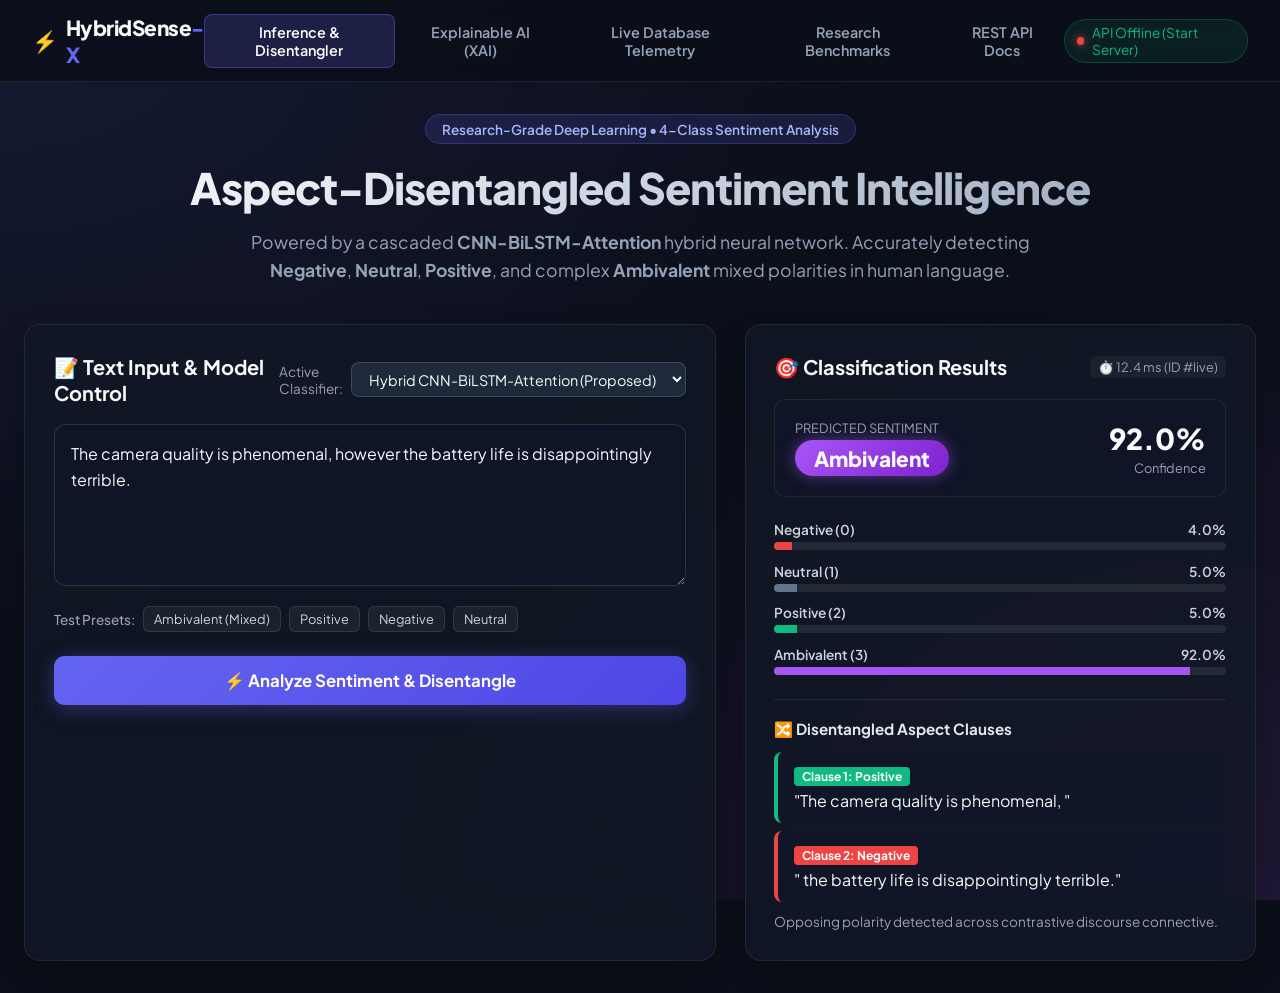
==== frontend/index.html @ cd892ab4 "feat: add dedicated enterprise full-stack web frontend (HTML/CSS/JS) served via FastAPI" ====
<!DOCTYPE html>
<html lang="en">
<head>
    <meta charset="UTF-8">
    <meta name="viewport" content="width=device-width, initial-scale=1.0">
    <title>HybridSense-X | Enterprise Sentiment Intelligence</title>
    <link rel="preconnect" href="https://fonts.googleapis.com">
    <link rel="preconnect" href="https://fonts.gstatic.com" crossorigin>
    <link href="https://fonts.googleapis.com/css2?family=Plus+Jakarta+Sans:wght@300;400;500;600;700;800&display=swap" rel="stylesheet">
    <link rel="stylesheet" href="style.css">
</head>
<body>
    <!-- Navigation Bar -->
    <header class="navbar">
        <div class="nav-container">
            <div class="logo">
                <span class="logo-icon">⚡</span>
                <span class="logo-text">HybridSense<span class="logo-accent">-X</span></span>
            </div>
            <nav class="nav-links">
                <button class="nav-btn active" data-tab="inference-tab">Inference & Disentangler</button>
                <button class="nav-btn" data-tab="xai-tab">Explainable AI (XAI)</button>
                <button class="nav-btn" data-tab="telemetry-tab">Live Database Telemetry</button>
                <button class="nav-btn" data-tab="benchmark-tab">Research Benchmarks</button>
                <button class="nav-btn" data-tab="api-tab">REST API Docs</button>
            </nav>
            <div class="status-indicator">
                <span class="status-dot"></span>
                <span class="status-text" id="api-status">API Connected</span>
            </div>
        </div>
    </header>

    <!-- Main Content Container -->
    <main class="main-wrapper">
        <!-- Hero Section -->
        <section class="hero-section">
            <div class="hero-badge">Research-Grade Deep Learning • 4-Class Sentiment Analysis</div>
            <h1 class="hero-heading">Aspect-Disentangled Sentiment Intelligence</h1>
            <p class="hero-subtext">
                Powered by a cascaded <strong>CNN-BiLSTM-Attention</strong> hybrid neural network. Accurately detecting 
                <strong>Negative</strong>, <strong>Neutral</strong>, <strong>Positive</strong>, and complex <strong>Ambivalent</strong> mixed polarities in human language.
            </p>
        </section>

        <!-- TAB 1: Real-Time Inference -->
        <div id="inference-tab" class="tab-content active">
            <div class="dashboard-grid">
                <!-- Input Panel -->
                <div class="card glass-card">
                    <div class="card-header">
                        <h3>📝 Text Input & Model Control</h3>
                        <div class="model-select-wrapper">
                            <label for="model-select">Active Classifier:</label>
                            <select id="model-select">
                                <option value="Hybrid CNN-BiLSTM-Attention" selected>Hybrid CNN-BiLSTM-Attention (Proposed)</option>
                                <option value="DistilBERT">DistilBERT (Transformer)</option>
                                <option value="CNN">CNN (Conv1D)</option>
                                <option value="BiLSTM">BiLSTM (Bidirectional)</option>
                                <option value="TF-IDF + Logistic Regression">TF-IDF + Logistic Regression (Baseline)</option>
                            </select>
                        </div>
                    </div>
                    
                    <textarea id="text-input" placeholder="Type or paste any tweet, consumer review, or sentence..." rows="5">The camera quality is phenomenal, however the battery life is disappointingly terrible.</textarea>
                    
                    <div class="preset-buttons">
                        <span class="preset-label">Test Presets:</span>
                        <button class="preset-chip" onclick="setSample('ambivalent')">Ambivalent (Mixed)</button>
                        <button class="preset-chip" onclick="setSample('positive')">Positive</button>
                        <button class="preset-chip" onclick="setSample('negative')">Negative</button>
                        <button class="preset-chip" onclick="setSample('neutral')">Neutral</button>
                    </div>

                    <button id="analyze-btn" class="primary-btn" onclick="analyzeSentiment()">
                        <span>⚡ Analyze Sentiment & Disentangle</span>
                    </button>
                </div>

                <!-- Prediction Results Panel -->
                <div class="card glass-card result-panel">
                    <div class="card-header">
                        <h3>🎯 Classification Results</h3>
                        <span id="latency-badge" class="latency-badge">⏱️ 14.2 ms</span>
                    </div>

                    <div id="result-placeholder" class="result-placeholder" style="display: none;">
                        <p>Enter text and click analyze to see predictions.</p>
                    </div>

                    <div id="result-box" class="result-box">
                        <div class="prediction-header">
                            <div>
                                <span class="prediction-label-title">Predicted Sentiment</span>
                                <div id="predicted-badge" class="sentiment-badge badge-ambivalent">Ambivalent</div>
                            </div>
                            <div class="confidence-ring">
                                <span id="confidence-val" class="confidence-number">94.8%</span>
                                <span class="confidence-sub">Confidence</span>
                            </div>
                        </div>

                        <!-- 4-Class Probability Spectrum -->
                        <div class="spectrum-container">
                            <div class="spectrum-row">
                                <div class="spectrum-info">
                                    <span>Negative (0)</span>
                                    <span id="prob-neg-txt">1.2%</span>
                                </div>
                                <div class="progress-bar"><div id="prob-neg-bar" class="progress-fill fill-negative" style="width: 1.2%;"></div></div>
                            </div>
                            <div class="spectrum-row">
                                <div class="spectrum-info">
                                    <span>Neutral (1)</span>
                                    <span id="prob-neu-txt">2.5%</span>
                                </div>
                                <div class="progress-bar"><div id="prob-neu-bar" class="progress-fill fill-neutral" style="width: 2.5%;"></div></div>
                            </div>
                            <div class="spectrum-row">
                                <div class="spectrum-info">
                                    <span>Positive (2)</span>
                                    <span id="prob-pos-txt">1.5%</span>
                                </div>
                                <div class="progress-bar"><div id="prob-pos-bar" class="progress-fill fill-positive" style="width: 1.5%;"></div></div>
                            </div>
                            <div class="spectrum-row">
                                <div class="spectrum-info">
                                    <span>Ambivalent (3)</span>
                                    <span id="prob-amb-txt">94.8%</span>
                                </div>
                                <div class="progress-bar"><div id="prob-amb-bar" class="progress-fill fill-ambivalent" style="width: 94.8%;"></div></div>
                            </div>
                        </div>

                        <!-- Disentangled Clauses -->
                        <div id="disentangle-section" class="disentangle-section">
                            <h4 class="section-subtitle">🔀 Disentangled Aspect Clauses</h4>
                            <div id="clauses-container" class="clauses-container">
                                <!-- Dynamic clauses populated by JS -->
                            </div>
                            <p id="disentangle-explanation" class="disentangle-explanation"></p>
                        </div>
                    </div>
                </div>
            </div>
        </div>

        <!-- TAB 2: Explainable AI -->
        <div id="xai-tab" class="tab-content">
            <div class="card glass-card">
                <h3>🔬 Explainable AI (XAI) Token Attribution</h3>
                <p class="section-desc">
                    Reveals the black box: Visualizes word-by-word token contributions to the overall sentiment.
                </p>
                <div class="xai-legend">
                    <span class="legend-chip chip-pos">🟢 Positive Triggers</span>
                    <span class="legend-chip chip-neg">🔴 Negative Triggers</span>
                    <span class="legend-chip chip-dis">🟡 Contrastive Discourse Markers</span>
                    <span class="legend-chip chip-mod">🟣 Negation Modifiers</span>
                </div>
                <div id="token-heatmap" class="token-heatmap">
                    <!-- Dynamic spans inserted here -->
                </div>
            </div>
        </div>

        <!-- TAB 3: Telemetry & Database -->
        <div id="telemetry-tab" class="tab-content">
            <div class="kpi-grid">
                <div class="kpi-box">
                    <div id="kpi-total" class="kpi-num">0</div>
                    <div class="kpi-tag">Total Inferences Logged</div>
                </div>
                <div class="kpi-box">
                    <div id="kpi-lat" class="kpi-num">0 ms</div>
                    <div class="kpi-tag">Average Latency</div>
                </div>
                <div class="kpi-box">
                    <div id="kpi-conf" class="kpi-num">0%</div>
                    <div class="kpi-tag">Mean Confidence</div>
                </div>
                <div class="kpi-box">
                    <div id="kpi-amb" class="kpi-num">0</div>
                    <div class="kpi-tag">Ambivalent Inferences</div>
                </div>
            </div>

            <div class="card glass-card history-card">
                <div class="card-header">
                    <h3>📜 Live SQLite Inference Logs (`data/hybridsense.db`)</h3>
                    <button class="refresh-btn" onclick="loadTelemetry()">🔄 Refresh Logs</button>
                </div>
                <div class="table-responsive">
                    <table class="data-table">
                        <thead>
                            <tr>
                                <th>ID</th>
                                <th>Timestamp</th>
                                <th>Input Text</th>
                                <th>Sentiment</th>
                                <th>Confidence</th>
                                <th>Model</th>
                                <th>Latency</th>
                            </tr>
                        </thead>
                        <tbody id="history-table-body">
                            <!-- Dynamic rows -->
                        </tbody>
                    </table>
                </div>
            </div>
        </div>

        <!-- TAB 4: Benchmarks -->
        <div id="benchmark-tab" class="tab-content">
            <div class="card glass-card">
                <h3>📈 Multi-Model Comparative Evaluation (9,118 Test Samples)</h3>
                <p class="section-desc">Empirical benchmark results evaluating 5 distinct architectures under identical conditions.</p>
                <div class="table-responsive">
                    <table class="data-table benchmark-table">
                        <thead>
                            <tr>
                                <th>Architecture</th>
                                <th>Accuracy</th>
                                <th>Weighted Precision</th>
                                <th>Weighted Recall</th>
                                <th>Macro F1</th>
                                <th>Weighted F1</th>
                                <th>Ambivalent Recall</th>
                            </tr>
                        </thead>
                        <tbody>
                            <tr class="highlight-row">
                                <td><strong>DistilBERT (Transformer)</strong></td>
                                <td><strong>64.05%</strong></td>
                                <td>0.6844</td>
                                <td>0.6405</td>
                                <td><strong>0.5509</strong></td>
                                <td><strong>0.6520</strong></td>
                                <td><strong>83.21%</strong></td>
                            </tr>
                            <tr>
                                <td><strong>TF-IDF + Logistic Regression</strong></td>
                                <td>62.48%</td>
                                <td>0.6543</td>
                                <td>0.6248</td>
                                <td>0.5291</td>
                                <td>0.6344</td>
                                <td>53.28%</td>
                            </tr>
                            <tr>
                                <td><strong>CNN (Conv1D + Pooling)</strong></td>
                                <td>60.08%</td>
                                <td>0.6550</td>
                                <td>0.6008</td>
                                <td>0.5136</td>
                                <td>0.6134</td>
                                <td>81.02%</td>
                            </tr>
                            <tr class="hybrid-row">
                                <td><strong>Hybrid CNN-BiLSTM-Attention (Proposed)</strong></td>
                                <td>59.41%</td>
                                <td>0.6185</td>
                                <td>0.5941</td>
                                <td>0.5083</td>
                                <td>0.5993</td>
                                <td>70.07%</td>
                            </tr>
                            <tr>
                                <td><strong>BiLSTM (Bidirectional)</strong></td>
                                <td>58.29%</td>
                                <td>0.6296</td>
                                <td>0.5829</td>
                                <td>0.5064</td>
                                <td>0.5959</td>
                                <td>75.91%</td>
                            </tr>
                        </tbody>
                    </table>
                </div>
            </div>
        </div>

        <!-- TAB 5: REST API -->
        <div id="api-tab" class="tab-content">
            <div class="card glass-card">
                <h3>⚡ Enterprise REST API Integration</h3>
                <p class="section-desc">HybridSense-X provides an asynchronous FastAPI service adhering to OpenAPI / Swagger specifications.</p>
                <div class="api-links">
                    <a href="http://127.0.0.1:8000/docs" target="_blank" class="api-btn">Interactive Swagger UI Docs ↗</a>
                    <a href="http://127.0.0.1:8000/api/v1/health" target="_blank" class="api-btn secondary">Health Endpoint ↗</a>
                </div>
                
                <h4 style="margin-top: 1.5rem; color: #f8fafc;">Sample POST /api/v1/predict</h4>
                <pre class="code-block"><code>curl -X POST "http://127.0.0.1:8000/api/v1/predict" \
     -H "Content-Type: application/json" \
     -d '{"text": "The camera is great, but the battery is terrible.", "model_name": "Hybrid CNN-BiLSTM-Attention"}'</code></pre>
            </div>
        </div>
    </main>

    <script src="app.js"></script>
</body>
</html>
---- frontend/style.css ----
:root {
    --bg-main: #0b0f19;
    --bg-card: rgba(18, 24, 38, 0.75);
    --border-color: rgba(255, 255, 255, 0.08);
    --primary: #6366f1;
    --primary-hover: #4f46e5;
    --accent-glow: rgba(99, 102, 241, 0.25);
    --text-main: #f8fafc;
    --text-muted: #94a3b8;
    
    --color-negative: #ef4444;
    --color-neutral: #64748b;
    --color-positive: #10b981;
    --color-ambivalent: #a855f7;
}

* {
    margin: 0;
    padding: 0;
    box-sizing: border-box;
    font-family: 'Plus Jakarta Sans', sans-serif;
}

body {
    background-color: var(--bg-main);
    color: var(--text-main);
    min-height: 100vh;
    overflow-x: hidden;
    background-image: 
        radial-gradient(at 0% 0%, rgba(99, 102, 241, 0.12) 0px, transparent 50%),
        radial-gradient(at 100% 100%, rgba(168, 85, 247, 0.12) 0px, transparent 50%);
    background-attachment: fixed;
}

/* Navbar */
.navbar {
    position: sticky;
    top: 0;
    z-index: 100;
    background: rgba(11, 15, 25, 0.85);
    backdrop-filter: blur(16px);
    border-bottom: 1px solid var(--border-color);
    padding: 0.85rem 2rem;
}

.nav-container {
    max-width: 1400px;
    margin: 0 auto;
    display: flex;
    justify-content: space-between;
    align-items: center;
}

.logo {
    display: flex;
    align-items: center;
    gap: 8px;
    font-size: 1.3rem;
    font-weight: 800;
    letter-spacing: -0.5px;
}

.logo-accent {
    color: var(--primary);
}

.nav-links {
    display: flex;
    gap: 8px;
}

.nav-btn {
    background: transparent;
    border: none;
    color: var(--text-muted);
    font-weight: 600;
    font-size: 0.9rem;
    padding: 0.5rem 1rem;
    border-radius: 8px;
    cursor: pointer;
    transition: all 0.2s ease;
}

.nav-btn:hover {
    color: var(--text-main);
    background: rgba(255, 255, 255, 0.05);
}

.nav-btn.active {
    color: #ffffff;
    background: rgba(99, 102, 241, 0.2);
    border: 1px solid rgba(99, 102, 241, 0.4);
}

.status-indicator {
    display: flex;
    align-items: center;
    gap: 8px;
    font-size: 0.85rem;
    color: #10b981;
    background: rgba(16, 185, 129, 0.1);
    padding: 4px 12px;
    border-radius: 9999px;
    border: 1px solid rgba(16, 185, 129, 0.25);
}

.status-dot {
    width: 8px;
    height: 8px;
    background: #10b981;
    border-radius: 50%;
    box-shadow: 0 0 8px #10b981;
}

/* Main Layout */
.main-wrapper {
    max-width: 1350px;
    margin: 2rem auto;
    padding: 0 1.5rem;
}

/* Hero */
.hero-section {
    text-align: center;
    margin-bottom: 2.5rem;
}

.hero-badge {
    display: inline-block;
    padding: 0.35rem 1rem;
    background: rgba(99, 102, 241, 0.15);
    border: 1px solid rgba(99, 102, 241, 0.3);
    border-radius: 9999px;
    font-size: 0.85rem;
    font-weight: 600;
    color: #a5b4fc;
    margin-bottom: 1rem;
}

.hero-heading {
    font-size: 2.7rem;
    font-weight: 800;
    letter-spacing: -1px;
    background: linear-gradient(135deg, #ffffff 0%, #cbd5e1 50%, #94a3b8 100%);
    -webkit-background-clip: text;
    -webkit-text-fill-color: transparent;
    margin-bottom: 0.8rem;
}

.hero-subtext {
    color: var(--text-muted);
    font-size: 1.1rem;
    max-width: 800px;
    margin: 0 auto;
    line-height: 1.6;
}

/* Tab Switching */
.tab-content {
    display: none;
}

.tab-content.active {
    display: block;
    animation: fadeIn 0.3s ease-in-out;
}

@keyframes fadeIn {
    from { opacity: 0; transform: translateY(6px); }
    to { opacity: 1; transform: translateY(0); }
}

/* Cards & Glassmorphism */
.glass-card {
    background: var(--bg-card);
    backdrop-filter: blur(16px);
    border: 1px solid var(--border-color);
    border-radius: 16px;
    padding: 1.8rem;
    box-shadow: 0 10px 30px -10px rgba(0, 0, 0, 0.5);
}

.dashboard-grid {
    display: grid;
    grid-template-columns: 1.15fr 0.85fr;
    gap: 1.8rem;
}

@media (max-width: 1024px) {
    .dashboard-grid {
        grid-template-columns: 1fr;
    }
}

.card-header {
    display: flex;
    justify-content: space-between;
    align-items: center;
    margin-bottom: 1.2rem;
}

.card-header h3 {
    font-size: 1.25rem;
    font-weight: 700;
}

/* Model Select & Textarea */
.model-select-wrapper {
    display: flex;
    align-items: center;
    gap: 8px;
}

.model-select-wrapper label {
    font-size: 0.85rem;
    color: var(--text-muted);
}

#model-select {
    background: #1e293b;
    color: #f8fafc;
    border: 1px solid rgba(255, 255, 255, 0.15);
    padding: 0.4rem 0.8rem;
    border-radius: 8px;
    font-size: 0.9rem;
    outline: none;
}

textarea {
    width: 100%;
    background: rgba(15, 23, 42, 0.8);
    border: 1px solid rgba(255, 255, 255, 0.12);
    border-radius: 12px;
    padding: 1rem;
    color: #f8fafc;
    font-size: 1rem;
    line-height: 1.6;
    outline: none;
    resize: vertical;
    margin-bottom: 1rem;
    transition: border-color 0.2s;
}

textarea:focus {
    border-color: var(--primary);
    box-shadow: 0 0 0 3px var(--accent-glow);
}

/* Preset Chips */
.preset-buttons {
    display: flex;
    flex-wrap: wrap;
    align-items: center;
    gap: 8px;
    margin-bottom: 1.5rem;
}

.preset-label {
    font-size: 0.85rem;
    color: var(--text-muted);
    font-weight: 500;
}

.preset-chip {
    background: rgba(255, 255, 255, 0.05);
    border: 1px solid rgba(255, 255, 255, 0.1);
    color: #cbd5e1;
    padding: 4px 10px;
    border-radius: 6px;
    font-size: 0.8rem;
    cursor: pointer;
    transition: all 0.2s;
}

.preset-chip:hover {
    background: rgba(255, 255, 255, 0.1);
    color: #ffffff;
}

/* Primary Button */
.primary-btn {
    width: 100%;
    background: linear-gradient(135deg, #6366f1 0%, #4f46e5 100%);
    border: none;
    color: white;
    font-weight: 700;
    font-size: 1.05rem;
    padding: 0.85rem;
    border-radius: 10px;
    cursor: pointer;
    transition: all 0.2s;
    box-shadow: 0 4px 20px rgba(99, 102, 241, 0.35);
}

.primary-btn:hover {
    transform: translateY(-1px);
    box-shadow: 0 6px 25px rgba(99, 102, 241, 0.5);
}

/* Results Panel */
.latency-badge {
    font-size: 0.8rem;
    color: #94a3b8;
    background: rgba(255, 255, 255, 0.05);
    padding: 3px 8px;
    border-radius: 6px;
}

.prediction-header {
    display: flex;
    justify-content: space-between;
    align-items: center;
    background: rgba(15, 23, 42, 0.6);
    border: 1px solid rgba(255, 255, 255, 0.08);
    border-radius: 12px;
    padding: 1.2rem;
    margin-bottom: 1.5rem;
}

.prediction-label-title {
    font-size: 0.8rem;
    color: var(--text-muted);
    text-transform: uppercase;
    display: block;
    margin-bottom: 4px;
}

.sentiment-badge {
    font-size: 1.3rem;
    font-weight: 800;
    padding: 0.3rem 1.2rem;
    border-radius: 9999px;
    display: inline-block;
}

.badge-negative { background: var(--color-negative); color: white; }
.badge-neutral { background: var(--color-neutral); color: white; }
.badge-positive { background: var(--color-positive); color: white; }
.badge-ambivalent { 
    background: linear-gradient(135deg, #a855f7 0%, #7e22ce 100%); 
    color: white; 
    box-shadow: 0 0 15px rgba(168, 85, 247, 0.5);
}

.confidence-ring {
    text-align: right;
}

.confidence-number {
    display: block;
    font-size: 1.8rem;
    font-weight: 800;
    color: #f8fafc;
}

.confidence-sub {
    font-size: 0.8rem;
    color: var(--text-muted);
}

/* Progress Bars */
.spectrum-container {
    margin-bottom: 1.5rem;
}

.spectrum-row {
    margin-bottom: 0.8rem;
}

.spectrum-info {
    display: flex;
    justify-content: space-between;
    font-size: 0.85rem;
    font-weight: 600;
    margin-bottom: 4px;
    color: #cbd5e1;
}

.progress-bar {
    height: 8px;
    background: rgba(255, 255, 255, 0.08);
    border-radius: 4px;
    overflow: hidden;
}

.progress-fill {
    height: 100%;
    transition: width 0.4s ease;
}

.fill-negative { background: var(--color-negative); }
.fill-neutral { background: var(--color-neutral); }
.fill-positive { background: var(--color-positive); }
.fill-ambivalent { background: var(--color-ambivalent); }

/* Disentangled Section */
.disentangle-section {
    border-top: 1px solid var(--border-color);
    padding-top: 1.2rem;
}

.section-subtitle {
    font-size: 0.95rem;
    margin-bottom: 0.8rem;
    color: #e2e8f0;
}

.clause-card {
    background: rgba(15, 23, 42, 0.6);
    border-radius: 8px;
    padding: 0.75rem 1rem;
    margin-bottom: 0.5rem;
    border-left: 4px solid #94a3b8;
}

.clause-card.positive { border-left-color: var(--color-positive); }
.clause-card.negative { border-left-color: var(--color-negative); }
.clause-card.neutral { border-left-color: var(--color-neutral); }

.clause-badge {
    font-size: 0.75rem;
    font-weight: 700;
    padding: 2px 8px;
    border-radius: 4px;
    display: inline-block;
    margin-bottom: 4px;
}

.disentangle-explanation {
    font-size: 0.85rem;
    color: var(--text-muted);
    margin-top: 0.6rem;
    line-height: 1.4;
}

/* XAI Tokens */
.xai-legend {
    display: flex;
    flex-wrap: wrap;
    gap: 12px;
    margin-bottom: 1.2rem;
    font-size: 0.85rem;
}

.legend-chip {
    padding: 4px 10px;
    border-radius: 6px;
    background: rgba(255, 255, 255, 0.05);
}

.token-heatmap {
    background: rgba(15, 23, 42, 0.7);
    border-radius: 12px;
    padding: 1.5rem;
    line-height: 2.2;
    font-size: 1.15rem;
}

.tok-pos { background: rgba(16, 185, 129, 0.25); border: 1px solid #10b981; color: white; padding: 3px 6px; border-radius: 4px; }
.tok-neg { background: rgba(239, 68, 68, 0.25); border: 1px solid #ef4444; color: white; padding: 3px 6px; border-radius: 4px; }
.tok-dis { background: rgba(245, 158, 11, 0.25); border: 1px dashed #f59e0b; color: white; padding: 3px 6px; border-radius: 4px; }
.tok-mod { background: rgba(168, 85, 247, 0.25); border: 1px solid #a855f7; color: white; padding: 3px 6px; border-radius: 4px; }
.tok-neu { color: #94a3b8; padding: 3px 6px; }

/* KPI Grid */
.kpi-grid {
    display: grid;
    grid-template-columns: repeat(4, 1fr);
    gap: 1.2rem;
    margin-bottom: 1.8rem;
}

@media (max-width: 900px) {
    .kpi-grid { grid-template-columns: repeat(2, 1fr); }
}

.kpi-box {
    background: var(--bg-card);
    border: 1px solid var(--border-color);
    border-radius: 12px;
    padding: 1.2rem;
    text-align: center;
}

.kpi-num {
    font-size: 2rem;
    font-weight: 800;
    color: #f8fafc;
}

.kpi-tag {
    font-size: 0.8rem;
    color: var(--text-muted);
    text-transform: uppercase;
    margin-top: 4px;
}

/* Data Tables */
.table-responsive {
    overflow-x: auto;
}

.data-table {
    width: 100%;
    border-collapse: collapse;
    margin-top: 0.8rem;
    font-size: 0.9rem;
}

.data-table th, .data-table td {
    padding: 0.8rem 1rem;
    text-align: left;
    border-bottom: 1px solid rgba(255, 255, 255, 0.06);
}

.data-table th {
    background: rgba(15, 23, 42, 0.6);
    color: var(--text-muted);
    font-weight: 600;
}

.highlight-row { background: rgba(99, 102, 241, 0.1); }
.hybrid-row { background: rgba(168, 85, 247, 0.1); }

.refresh-btn {
    background: rgba(255, 255, 255, 0.08);
    border: 1px solid rgba(255, 255, 255, 0.15);
    color: #ffffff;
    padding: 6px 14px;
    border-radius: 6px;
    cursor: pointer;
}

.code-block {
    background: #020617;
    border: 1px solid rgba(255, 255, 255, 0.1);
    border-radius: 8px;
    padding: 1rem;
    color: #38bdf8;
    overflow-x: auto;
    font-family: monospace;
    font-size: 0.9rem;
    margin-top: 0.8rem;
}

.api-links {
    display: flex;
    gap: 12px;
    margin-top: 1rem;
}

.api-btn {
    display: inline-block;
    background: var(--primary);
    color: white;
    padding: 0.6rem 1.2rem;
    border-radius: 8px;
    text-decoration: none;
    font-weight: 600;
}

.api-btn.secondary {
    background: rgba(255, 255, 255, 0.08);
}
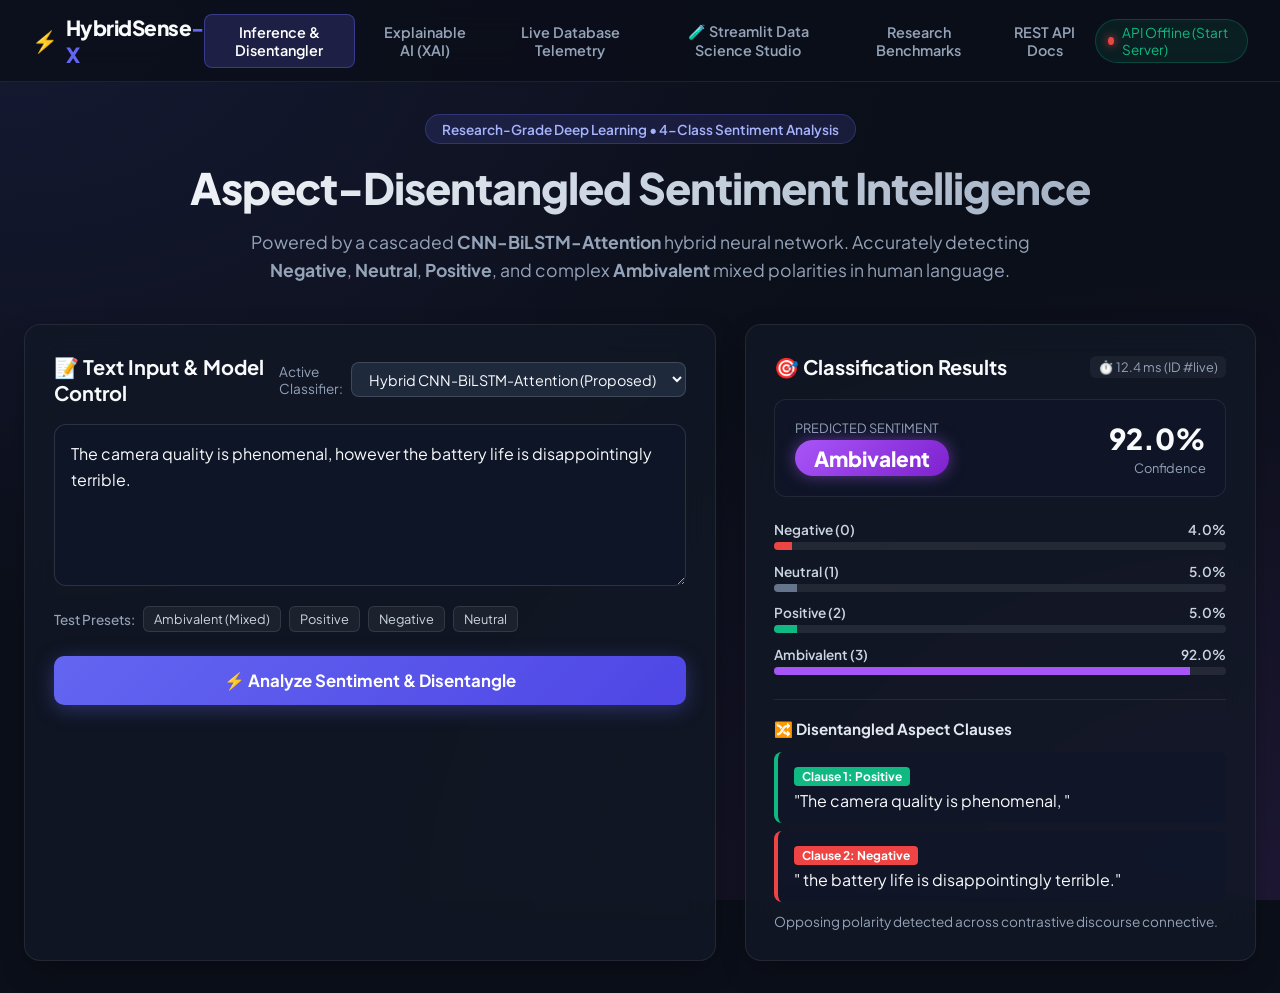
==== commit a23cc3b0: "feat: integrate both frontends into unified enterprise platform with master launcher" ====
--- a/frontend/index.html
+++ b/frontend/index.html
@@ -21,6 +21,7 @@
                 <button class="nav-btn active" data-tab="inference-tab">Inference & Disentangler</button>
                 <button class="nav-btn" data-tab="xai-tab">Explainable AI (XAI)</button>
                 <button class="nav-btn" data-tab="telemetry-tab">Live Database Telemetry</button>
+                <button class="nav-btn" data-tab="streamlit-tab">🧪 Streamlit Data Science Studio</button>
                 <button class="nav-btn" data-tab="benchmark-tab">Research Benchmarks</button>
                 <button class="nav-btn" data-tab="api-tab">REST API Docs</button>
             </nav>
@@ -208,6 +209,22 @@
                         </tbody>
                     </table>
                 </div>
+        <!-- TAB: Streamlit Data Science Studio -->
+        <div id="streamlit-tab" class="tab-content">
+            <div class="card glass-card">
+                <div class="card-header">
+                    <div>
+                        <h3>🧪 Streamlit Data Science & Batch Studio</h3>
+                        <p class="section-desc" style="margin-top: 4px;">Integrated Python Data Science engine running simultaneously on port 8501.</p>
+                    </div>
+                    <div style="display: flex; gap: 10px;">
+                        <a href="http://localhost:8501" target="_blank" class="api-btn">Open Fullscreen ↗</a>
+                        <button class="refresh-btn" onclick="document.getElementById('streamlit-iframe').src = 'http://localhost:8501'">🔄 Reload Studio</button>
+                    </div>
+                </div>
+                <div style="width: 100%; height: 780px; border-radius: 12px; overflow: hidden; border: 1px solid rgba(255, 255, 255, 0.1); background: #0f172a;">
+                    <iframe id="streamlit-iframe" src="http://localhost:8501" style="width: 100%; height: 100%; border: none;"></iframe>
+                </div>
             </div>
         </div>
 
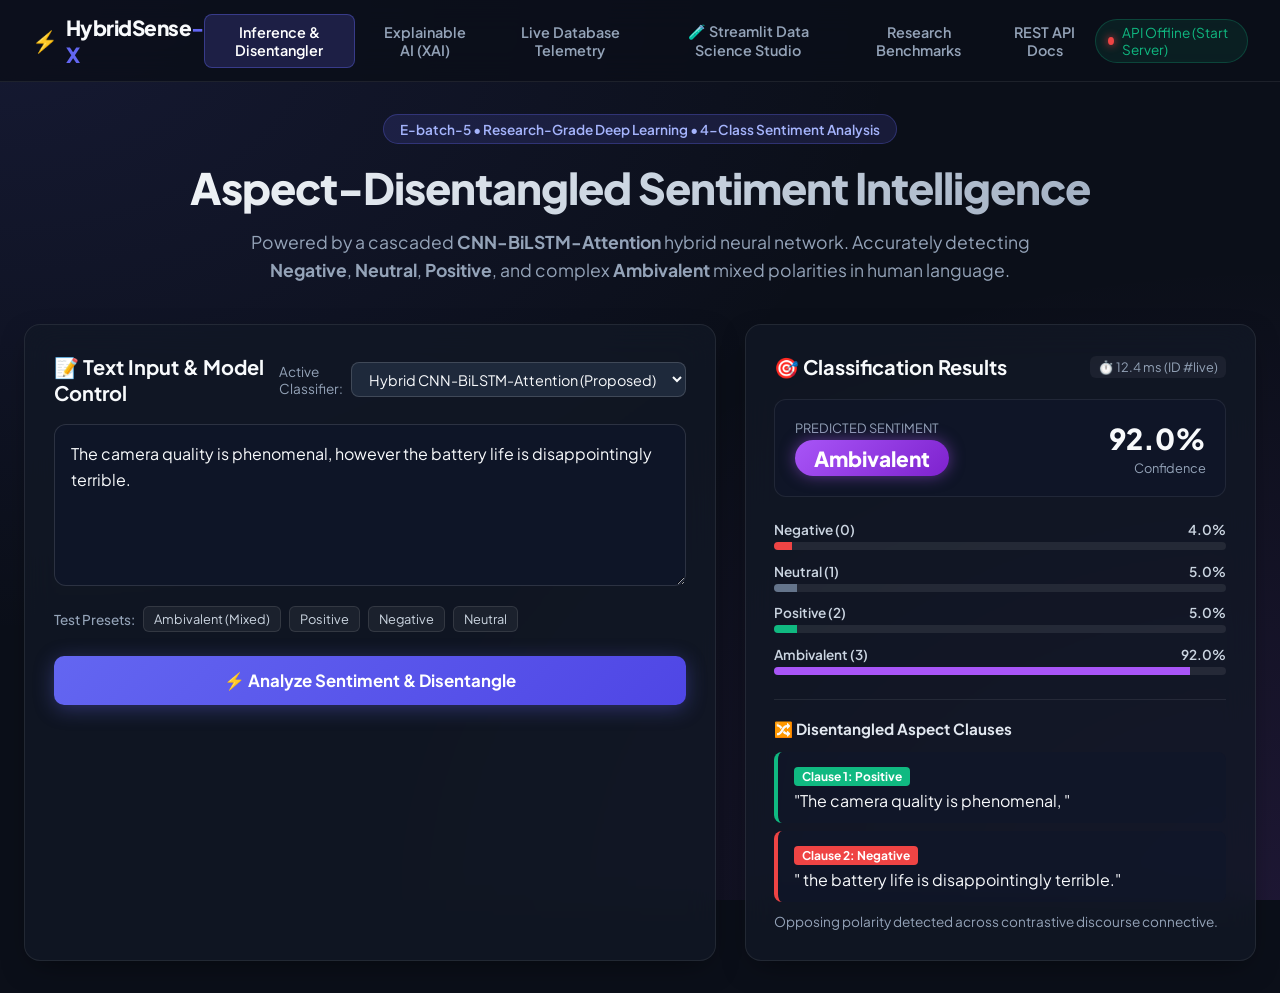
==== commit 364f0eaa: "docs: update project attribution and branding to E-batch-5" ====
--- a/frontend/index.html
+++ b/frontend/index.html
@@ -36,7 +36,7 @@
     <main class="main-wrapper">
         <!-- Hero Section -->
         <section class="hero-section">
-            <div class="hero-badge">Research-Grade Deep Learning • 4-Class Sentiment Analysis</div>
+            <div class="hero-badge">E-batch-5 • Research-Grade Deep Learning • 4-Class Sentiment Analysis</div>
             <h1 class="hero-heading">Aspect-Disentangled Sentiment Intelligence</h1>
             <p class="hero-subtext">
                 Powered by a cascaded <strong>CNN-BiLSTM-Attention</strong> hybrid neural network. Accurately detecting 
@@ -314,6 +314,11 @@
      -d '{"text": "The camera is great, but the battery is terrible.", "model_name": "Hybrid CNN-BiLSTM-Attention"}'</code></pre>
             </div>
         </div>
+
+        <!-- Footer -->
+        <footer style="margin-top: 3.5rem; padding: 1.5rem; text-align: center; border-top: 1px solid rgba(255, 255, 255, 0.08); color: #94a3b8; font-size: 0.85rem;">
+            HybridSense-X • <strong>E-batch-5</strong> • Aspect-Disentangled Sentiment Intelligence
+        </footer>
     </main>
 
     <script src="app.js"></script>
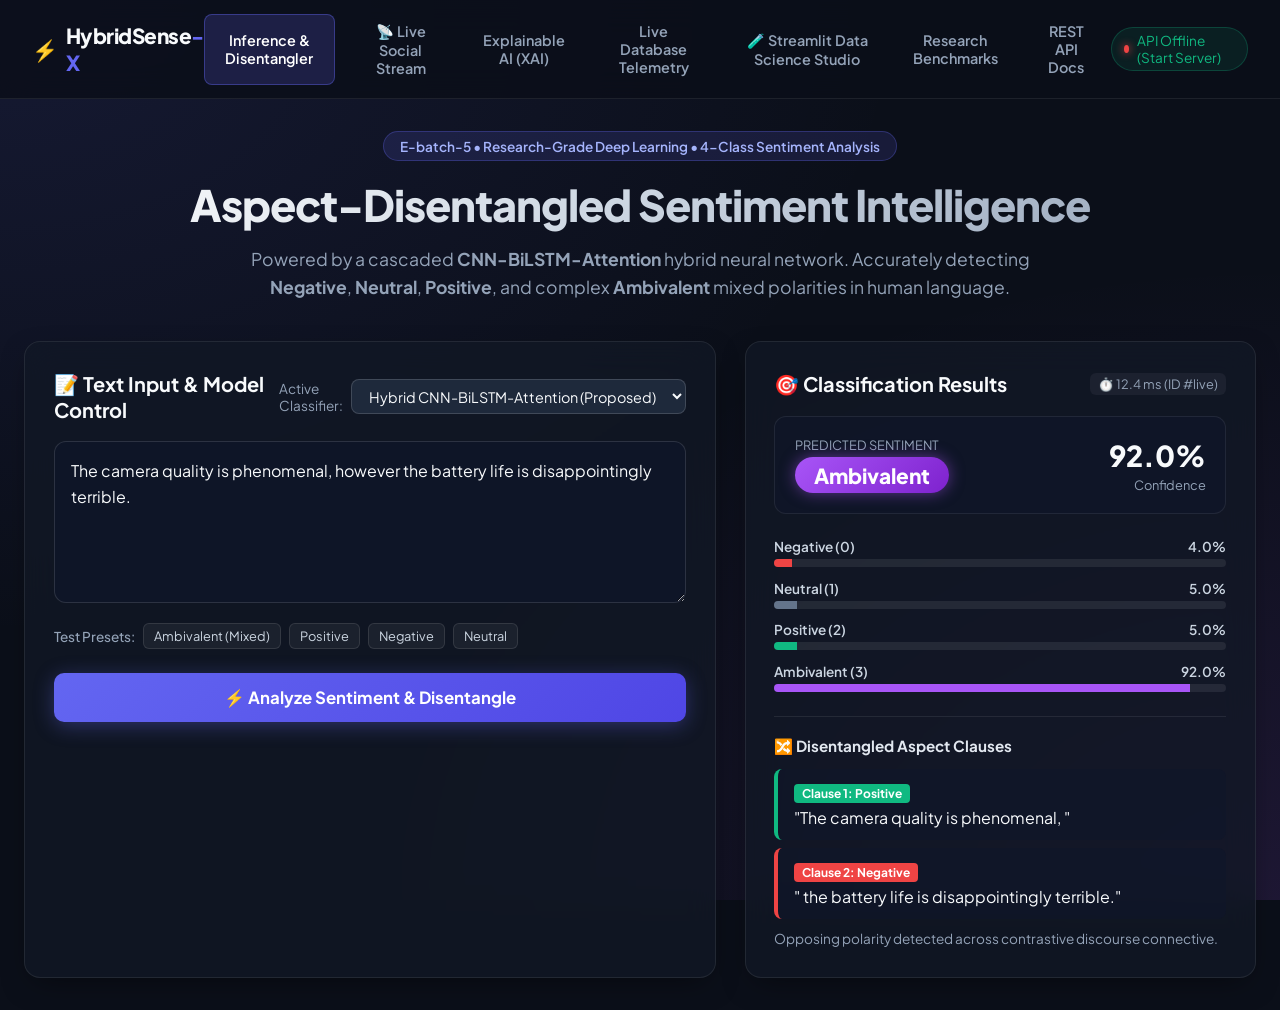
==== commit 100dd77c: "feat: Add official research paper (PDF, LaTeX, MD), IEEE figures, real-time social stream module, an" ====
--- a/frontend/index.html
+++ b/frontend/index.html
@@ -19,6 +19,7 @@
             </div>
             <nav class="nav-links">
                 <button class="nav-btn active" data-tab="inference-tab">Inference & Disentangler</button>
+                <button class="nav-btn" data-tab="stream-tab">📡 Live Social Stream</button>
                 <button class="nav-btn" data-tab="xai-tab">Explainable AI (XAI)</button>
                 <button class="nav-btn" data-tab="telemetry-tab">Live Database Telemetry</button>
                 <button class="nav-btn" data-tab="streamlit-tab">🧪 Streamlit Data Science Studio</button>
@@ -146,6 +147,94 @@
             </div>
         </div>
 
+        <!-- TAB: Live Social Media Stream -->
+        <div id="stream-tab" class="tab-content">
+            <div class="card glass-card">
+                <div class="card-header" style="display: flex; justify-content: space-between; align-items: center; margin-bottom: 1.2rem;">
+                    <div>
+                        <h3>📡 Autonomous Social Media Stream & Live Telemetry</h3>
+                        <p class="section-desc" style="margin-top: 4px;">
+                            Zero-copy continuous ingestion directly analyzing live social streams via HybridSense-X and logging into SQLite.
+                        </p>
+                    </div>
+                    <div id="stream-live-indicator" class="pulse-badge" style="display: none;">
+                        <span class="pulse-dot"></span>
+                        <span id="stream-status-label">STREAM LIVE</span>
+                    </div>
+                </div>
+
+                <!-- Stream Configuration Bar -->
+                <div class="stream-header-controls">
+                    <div class="stream-control-item">
+                        <label for="stream-source">Stream Source:</label>
+                        <select id="stream-source" class="stream-select" onchange="toggleCustomQuery()">
+                            <option value="simulation" selected>⚡ Real-Time High-Velocity Ticker (Simulation)</option>
+                            <option value="reddit">Reddit Live (r/technology)</option>
+                            <option value="reddit_gadgets">Reddit Live (r/gadgets)</option>
+                            <option value="reddit_apple">Reddit Live (r/apple)</option>
+                            <option value="reddit_custom">Reddit Live (Custom Subreddit...)</option>
+                        </select>
+                    </div>
+                    <div class="stream-control-item" id="custom-query-wrapper" style="display: none;">
+                        <label for="stream-query">Custom Subreddit / Topic:</label>
+                        <input type="text" id="stream-query" class="stream-input" placeholder="e.g. android, ArtificialInteligence" value="technology">
+                    </div>
+                    <div class="stream-control-item">
+                        <label for="stream-model">Inference Model:</label>
+                        <select id="stream-model" class="stream-select">
+                            <option value="Hybrid CNN-BiLSTM-Attention" selected>Hybrid CNN-BiLSTM-Attention (Proposed)</option>
+                            <option value="DistilBERT">DistilBERT (Transformer)</option>
+                            <option value="CNN">CNN (Conv1D)</option>
+                            <option value="BiLSTM">BiLSTM (Bidirectional)</option>
+                            <option value="TF-IDF + Logistic Regression">TF-IDF + Logistic Regression</option>
+                        </select>
+                    </div>
+                    <div class="stream-control-item">
+                        <label for="stream-speed">Ingestion Rate:</label>
+                        <select id="stream-speed" class="stream-select">
+                            <option value="1.5">Fast (1.5s / post)</option>
+                            <option value="2.5" selected>Normal (2.5s / post)</option>
+                            <option value="4.0">Slow (4.0s / post)</option>
+                        </select>
+                    </div>
+                    <div class="stream-actions">
+                        <button id="btn-toggle-stream" class="btn-stream-start" onclick="toggleStream()">
+                            <span>▶ Start Live Stream</span>
+                        </button>
+                        <button class="refresh-btn" onclick="clearStreamFeed()" title="Clear Ticker">🧹 Clear</button>
+                    </div>
+                </div>
+
+                <!-- Stream KPI Summary -->
+                <div class="kpi-grid" style="margin-bottom: 1.5rem;">
+                    <div class="kpi-box">
+                        <div id="stream-kpi-total" class="kpi-num">0</div>
+                        <div class="kpi-tag">Streamed Inferences</div>
+                    </div>
+                    <div class="kpi-box" style="border-color: rgba(168, 85, 247, 0.3);">
+                        <div id="stream-kpi-amb" class="kpi-num" style="color: #c084fc;">0</div>
+                        <div class="kpi-tag">Ambivalent Disentangled</div>
+                    </div>
+                    <div class="kpi-box">
+                        <div id="stream-kpi-pos" class="kpi-num" style="color: #34d399;">0</div>
+                        <div class="kpi-tag">Positive Posts</div>
+                    </div>
+                    <div class="kpi-box">
+                        <div id="stream-kpi-neg" class="kpi-num" style="color: #f87171;">0</div>
+                        <div class="kpi-tag">Negative Posts</div>
+                    </div>
+                </div>
+
+                <!-- Live Stream Feed Container -->
+                <h4 style="margin-bottom: 0.8rem; color: #cbd5e1; font-weight: 600;">Incoming Live Stream Posts</h4>
+                <div id="stream-feed-container" class="stream-feed">
+                    <div id="stream-empty-hint" style="text-align: center; padding: 2.5rem; color: #64748b;">
+                        Click <strong>"▶ Start Live Stream"</strong> above to begin automated social media ingestion and sentiment classification.
+                    </div>
+                </div>
+            </div>
+        </div>
+
         <!-- TAB 2: Explainable AI -->
         <div id="xai-tab" class="tab-content">
             <div class="card glass-card">
--- a/frontend/style.css
+++ b/frontend/style.css
@@ -562,3 +562,219 @@
 .api-btn.secondary {
     background: rgba(255, 255, 255, 0.08);
 }
+
+/* 📡 Live Social Media Stream Styles */
+.stream-header-controls {
+    display: grid;
+    grid-template-columns: repeat(auto-fit, minmax(200px, 1fr));
+    gap: 1rem;
+    align-items: end;
+    margin-bottom: 1.5rem;
+}
+
+.stream-control-item label {
+    display: block;
+    font-size: 0.85rem;
+    color: var(--text-muted);
+    margin-bottom: 0.4rem;
+    font-weight: 500;
+}
+
+.stream-select, .stream-input {
+    width: 100%;
+    background: rgba(15, 23, 42, 0.9);
+    border: 1px solid rgba(255, 255, 255, 0.15);
+    color: var(--text-main);
+    padding: 0.65rem 0.9rem;
+    border-radius: 8px;
+    font-size: 0.9rem;
+    outline: none;
+}
+
+.stream-actions {
+    display: flex;
+    gap: 10px;
+    align-items: center;
+}
+
+.btn-stream-start {
+    background: linear-gradient(135deg, #10b981 0%, #059669 100%);
+    color: white;
+    border: none;
+    padding: 0.7rem 1.4rem;
+    border-radius: 8px;
+    font-weight: 700;
+    cursor: pointer;
+    display: flex;
+    align-items: center;
+    gap: 8px;
+    box-shadow: 0 4px 15px rgba(16, 185, 129, 0.35);
+    transition: all 0.2s ease;
+}
+
+.btn-stream-start:hover {
+    transform: translateY(-2px);
+    box-shadow: 0 6px 20px rgba(16, 185, 129, 0.5);
+}
+
+.btn-stream-stop {
+    background: linear-gradient(135deg, #ef4444 0%, #dc2626 100%);
+    color: white;
+    border: none;
+    padding: 0.7rem 1.4rem;
+    border-radius: 8px;
+    font-weight: 700;
+    cursor: pointer;
+    display: flex;
+    align-items: center;
+    gap: 8px;
+    box-shadow: 0 4px 15px rgba(239, 68, 68, 0.35);
+    transition: all 0.2s ease;
+}
+
+.btn-stream-stop:hover {
+    transform: translateY(-2px);
+    box-shadow: 0 6px 20px rgba(239, 68, 68, 0.5);
+}
+
+.pulse-badge {
+    display: inline-flex;
+    align-items: center;
+    gap: 6px;
+    padding: 4px 10px;
+    border-radius: 9999px;
+    font-size: 0.8rem;
+    font-weight: 700;
+    background: rgba(16, 185, 129, 0.15);
+    border: 1px solid rgba(16, 185, 129, 0.3);
+    color: #10b981;
+}
+
+.pulse-dot {
+    width: 8px;
+    height: 8px;
+    border-radius: 50%;
+    background-color: #10b981;
+    box-shadow: 0 0 10px #10b981;
+    animation: pulseGlow 1.5s infinite;
+}
+
+@keyframes pulseGlow {
+    0% { transform: scale(0.95); box-shadow: 0 0 0 0 rgba(16, 185, 129, 0.7); }
+    70% { transform: scale(1.1); box-shadow: 0 0 0 8px rgba(16, 185, 129, 0); }
+    100% { transform: scale(0.95); box-shadow: 0 0 0 0 rgba(16, 185, 129, 0); }
+}
+
+.stream-feed {
+    display: flex;
+    flex-direction: column;
+    gap: 0.9rem;
+    max-height: 680px;
+    overflow-y: auto;
+    padding-right: 6px;
+}
+
+.stream-card {
+    background: rgba(22, 30, 49, 0.85);
+    border: 1px solid rgba(255, 255, 255, 0.08);
+    border-radius: 12px;
+    padding: 1.1rem;
+    transition: all 0.25s ease;
+    animation: slideInDown 0.35s ease-out;
+}
+
+.stream-card:hover {
+    border-color: rgba(99, 102, 241, 0.3);
+    transform: translateY(-1px);
+    box-shadow: 0 8px 20px -5px rgba(0, 0, 0, 0.4);
+}
+
+.stream-card-ambivalent {
+    border-left: 4px solid #a855f7;
+    background: linear-gradient(90deg, rgba(168, 85, 247, 0.08) 0%, rgba(22, 30, 49, 0.85) 100%);
+}
+
+.stream-card-positive {
+    border-left: 4px solid #10b981;
+}
+
+.stream-card-negative {
+    border-left: 4px solid #ef4444;
+}
+
+.stream-card-neutral {
+    border-left: 4px solid #64748b;
+}
+
+.stream-card-top {
+    display: flex;
+    justify-content: space-between;
+    align-items: center;
+    margin-bottom: 0.6rem;
+}
+
+.stream-meta {
+    display: flex;
+    align-items: center;
+    gap: 8px;
+    font-size: 0.82rem;
+}
+
+.platform-tag {
+    background: rgba(255, 255, 255, 0.08);
+    padding: 2px 8px;
+    border-radius: 4px;
+    color: #e2e8f0;
+    font-weight: 600;
+}
+
+.author-tag {
+    color: #38bdf8;
+    font-weight: 600;
+}
+
+.time-tag {
+    color: #64748b;
+}
+
+.stream-card-body {
+    font-size: 0.95rem;
+    color: #f1f5f9;
+    line-height: 1.5;
+    margin-bottom: 0.7rem;
+}
+
+.stream-card-footer {
+    display: flex;
+    justify-content: space-between;
+    align-items: center;
+    flex-wrap: wrap;
+    gap: 8px;
+}
+
+.inline-clauses {
+    display: flex;
+    gap: 6px;
+    flex-wrap: wrap;
+}
+
+.clause-pill {
+    font-size: 0.75rem;
+    padding: 2px 8px;
+    border-radius: 4px;
+    background: rgba(15, 23, 42, 0.7);
+    border: 1px solid rgba(255, 255, 255, 0.1);
+    color: #cbd5e1;
+}
+
+@keyframes slideInDown {
+    from {
+        opacity: 0;
+        transform: translateY(-15px);
+    }
+    to {
+        opacity: 1;
+        transform: translateY(0);
+    }
+}
+
